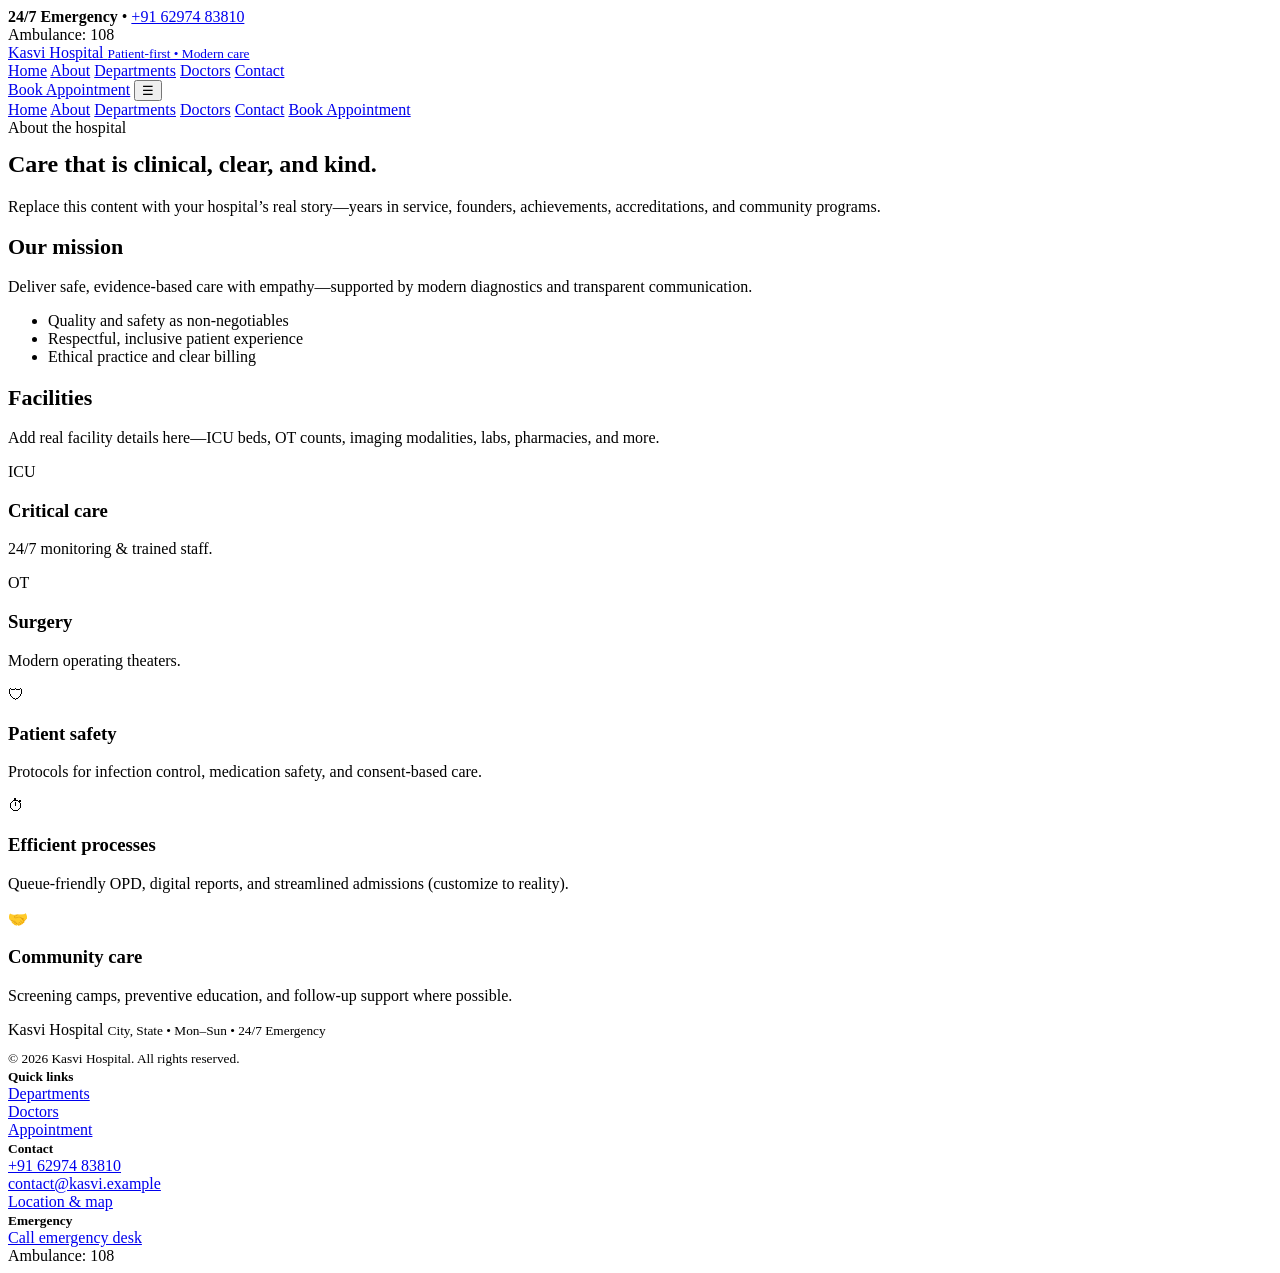
==== about.html @ 961e27ac "Add files via upload" ====
<!doctype html>
<html lang="en">
  <head>
    <meta charset="utf-8" />
    <meta name="viewport" content="width=device-width, initial-scale=1" />
    <title>About | Kasvi Hospital</title>
    <meta name="description" content="About Kasvi Hospital — our mission, values, facilities, and patient safety standards." />
    <link rel="stylesheet" href="assets/css/style.css" />
  </head>
  <body>
    <div class="topbar">
      <div class="container topbar__row">
        <div><strong>24/7 Emergency</strong> <span class="muted">•</span> <a href="tel:+916297483810">+91 62974 83810</a></div>
        <div class="emergency">Ambulance: 108</div>
      </div>
    </div>

    <header class="nav">
      <div class="container nav__row">
        <a class="brand" href="index.html" aria-label="Kasvi Hospital">
          <span class="brand__logo" aria-hidden="true"></span>
          <span class="brand__text">
            Kasvi Hospital
            <small>Patient-first • Modern care</small>
          </span>
        </a>

        <nav class="nav__links" aria-label="Primary">
          <a data-nav href="index.html">Home</a>
          <a data-nav href="about.html">About</a>
          <a data-nav href="departments.html">Departments</a>
          <a data-nav href="doctors.html">Doctors</a>
          <a data-nav href="contact.html">Contact</a>
        </nav>

        <div class="nav__actions">
          <a class="btn hide-sm" href="contact.html#appointment">Book Appointment</a>
          <button class="nav__toggle" data-nav-toggle aria-expanded="false" aria-controls="mobileMenu" title="Menu">☰</button>
        </div>
      </div>

      <div class="container nav__mobile" id="mobileMenu" data-nav-mobile>
        <div class="stack">
          <a data-nav href="index.html">Home</a>
          <a data-nav href="about.html">About</a>
          <a data-nav href="departments.html">Departments</a>
          <a data-nav href="doctors.html">Doctors</a>
          <a data-nav href="contact.html">Contact</a>
          <a class="btn primary" href="contact.html#appointment">Book Appointment</a>
        </div>
      </div>
    </header>

    <main>
      <section class="section">
        <div class="container">
          <span class="chip">About the hospital</span>
          <h1 class="title" style="margin-top:14px;">Care that is clinical, clear, and kind.</h1>
          <p class="subtitle">
            Replace this content with your hospital’s real story—years in service, founders, achievements,
            accreditations, and community programs.
          </p>

          <div class="grid-2">
            <article class="card">
              <h2 class="title" style="font-size:22px;">Our mission</h2>
              <p class="muted">
                Deliver safe, evidence-based care with empathy—supported by modern diagnostics and transparent communication.
              </p>
              <ul class="panel__list" style="margin-top:12px;">
                <li><span class="dot"></span><span>Quality and safety as non‑negotiables</span></li>
                <li><span class="dot green"></span><span>Respectful, inclusive patient experience</span></li>
                <li><span class="dot"></span><span>Ethical practice and clear billing</span></li>
              </ul>
            </article>

            <article class="card">
              <h2 class="title" style="font-size:22px;">Facilities</h2>
              <p class="muted">
                Add real facility details here—ICU beds, OT counts, imaging modalities, labs, pharmacies, and more.
              </p>
              <div class="cards" style="grid-template-columns: repeat(2, 1fr); margin-top:12px;">
                <div class="card" style="box-shadow:none;">
                  <div class="icon">ICU</div>
                  <h3>Critical care</h3>
                  <p>24/7 monitoring &amp; trained staff.</p>
                </div>
                <div class="card" style="box-shadow:none;">
                  <div class="icon">OT</div>
                  <h3>Surgery</h3>
                  <p>Modern operating theaters.</p>
                </div>
              </div>
            </article>
          </div>
        </div>
      </section>

      <section class="section compact">
        <div class="container">
          <div class="cards">
            <article class="card">
              <div class="icon">🛡</div>
              <h3>Patient safety</h3>
              <p>Protocols for infection control, medication safety, and consent-based care.</p>
            </article>
            <article class="card">
              <div class="icon">⏱</div>
              <h3>Efficient processes</h3>
              <p>Queue-friendly OPD, digital reports, and streamlined admissions (customize to reality).</p>
            </article>
            <article class="card">
              <div class="icon">🤝</div>
              <h3>Community care</h3>
              <p>Screening camps, preventive education, and follow-up support where possible.</p>
            </article>
          </div>
        </div>
      </section>
    </main>

    <footer class="footer">
      <div class="container footer__row">
        <div>
          <div class="brand" style="margin-bottom:10px;">
            <span class="brand__logo" aria-hidden="true"></span>
            <span class="brand__text">
              Kasvi Hospital
              <small>City, State • Mon–Sun • 24/7 Emergency</small>
            </span>
          </div>
          <small>© <span id="year"></span> Kasvi Hospital. All rights reserved.</small>
        </div>
        <div class="cols">
          <div>
            <small><strong>Quick links</strong></small><br />
            <a href="departments.html">Departments</a><br />
            <a href="doctors.html">Doctors</a><br />
            <a href="contact.html#appointment">Appointment</a>
          </div>
          <div>
            <small><strong>Contact</strong></small><br />
            <a href="tel:+916297483810">+91 62974 83810</a><br />
            <a href="mailto:contact@kasvi.example">contact@kasvi.example</a><br />
            <a href="contact.html">Location &amp; map</a>
          </div>
          <div>
            <small><strong>Emergency</strong></small><br />
            <a href="tel:+916297483810">Call emergency desk</a><br />
            <span class="muted">Ambulance: 108</span>
          </div>
        </div>
      </div>
    </footer>

    <script src="assets/js/main.js"></script>
    <script>document.getElementById('year').textContent = new Date().getFullYear();</script>
  </body>
</html>
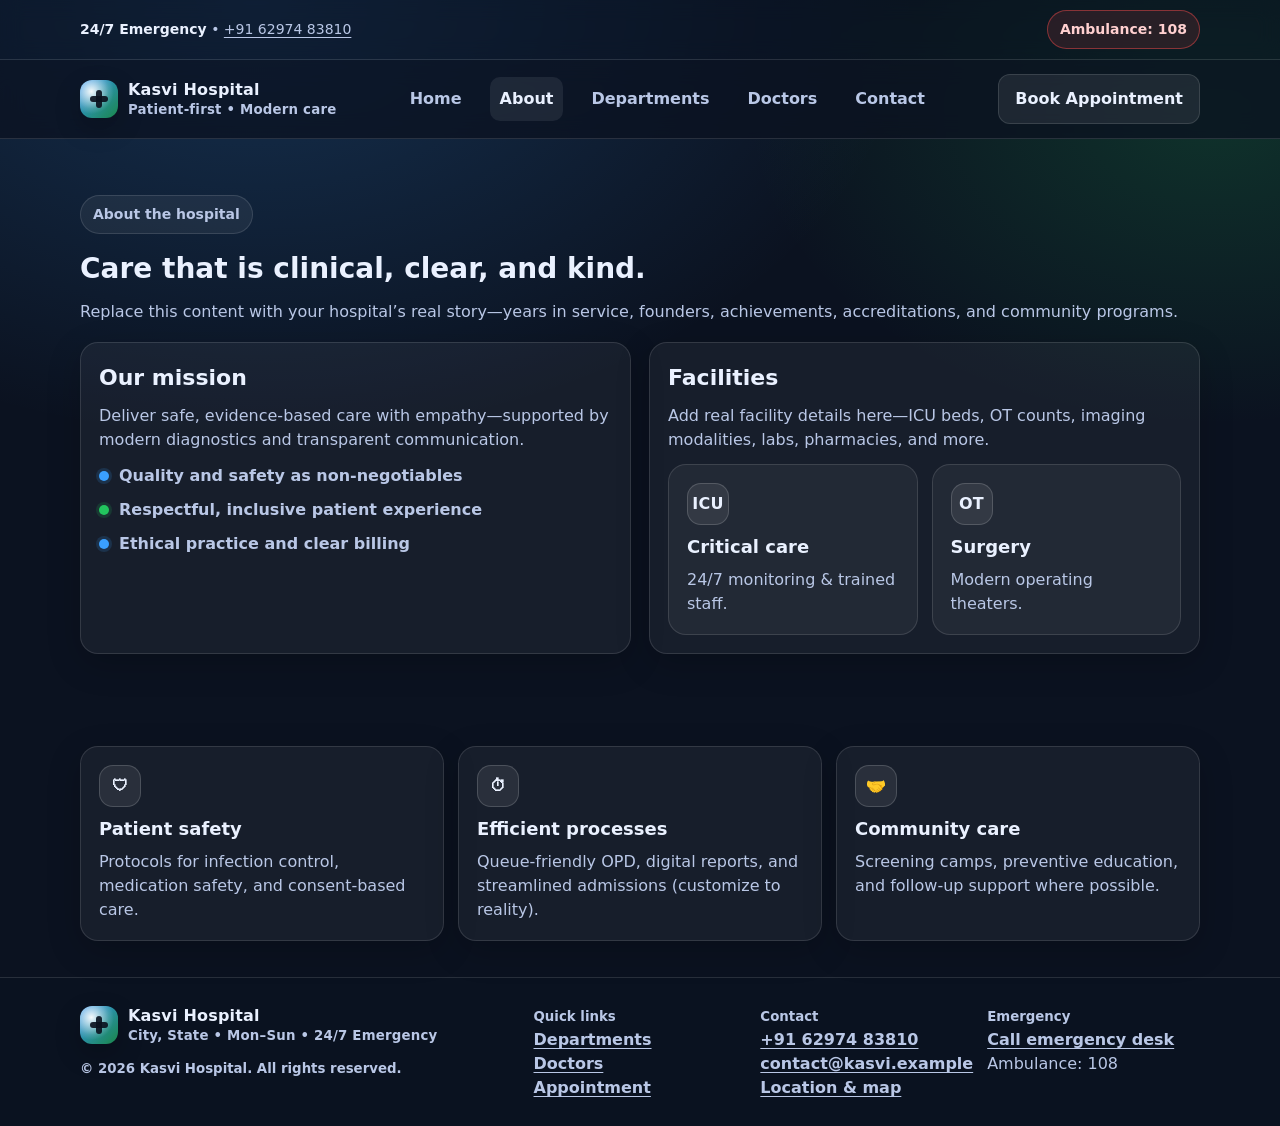
==== commit 6857dc95: "Update about.html" ====
--- a/about.html
+++ b/about.html
@@ -3,8 +3,8 @@
   <head>
     <meta charset="utf-8" />
     <meta name="viewport" content="width=device-width, initial-scale=1" />
-    <title>About | Kasvi Hospital</title>
-    <meta name="description" content="About Kasvi Hospital — our mission, values, facilities, and patient safety standards." />
+    <title>About | Star Hospital</title>
+    <meta name="description" content="About Star Hospital — our mission, values, facilities, and patient safety standards." />
     <link rel="stylesheet" href="assets/css/style.css" />
   </head>
   <body>
--- a/assets/css/style.css
+++ b/assets/css/style.css
@@ -0,0 +1,309 @@
+/* Hospital Website - Shared Styles */
+:root{
+  --bg: #0b1220;
+  --card: #0f1b33;
+  --text: #eaf1ff;
+  --muted: #b9c7e6;
+  --brand: #3aa0ff;
+  --brand-2: #22c55e;
+  --danger: #ff4d4d;
+  --border: rgba(255,255,255,.12);
+  --shadow: 0 14px 40px rgba(0,0,0,.35);
+}
+
+*{ box-sizing: border-box; }
+html{ scroll-behavior:smooth; }
+body{
+  margin:0;
+  font-family: ui-sans-serif, system-ui, -apple-system, Segoe UI, Roboto, Arial, "Noto Sans", "Helvetica Neue";
+  background: radial-gradient(1200px 800px at 20% 0%, rgba(58,160,255,.22), transparent 55%),
+              radial-gradient(900px 600px at 95% 10%, rgba(34,197,94,.18), transparent 52%),
+              var(--bg);
+  color: var(--text);
+  line-height: 1.5;
+}
+a{ color: inherit; text-decoration: none; }
+img{ max-width: 100%; display:block; }
+
+.container{ width: min(1120px, calc(100% - 32px)); margin: 0 auto; }
+.section{ padding: 56px 0; }
+.section.compact{ padding: 36px 0; }
+
+.chip{
+  display:inline-flex;
+  align-items:center;
+  gap:8px;
+  padding: 8px 12px;
+  border:1px solid var(--border);
+  background: rgba(255,255,255,.06);
+  border-radius: 999px;
+  color: var(--muted);
+  font-weight: 600;
+  font-size: 14px;
+}
+.btn{
+  display:inline-flex;
+  align-items:center;
+  justify-content:center;
+  gap:10px;
+  padding: 12px 16px;
+  border-radius: 12px;
+  border: 1px solid var(--border);
+  background: rgba(255,255,255,.08);
+  color: var(--text);
+  font-weight: 700;
+  cursor:pointer;
+  transition: transform .12s ease, background .12s ease, border-color .12s ease;
+}
+.btn:hover{ transform: translateY(-1px); border-color: rgba(255,255,255,.22); background: rgba(255,255,255,.12); }
+.btn.primary{ background: linear-gradient(135deg, rgba(58,160,255,.95), rgba(58,160,255,.55)); border-color: rgba(58,160,255,.55); }
+.btn.success{ background: linear-gradient(135deg, rgba(34,197,94,.95), rgba(34,197,94,.55)); border-color: rgba(34,197,94,.55); }
+.btn.danger{ background: linear-gradient(135deg, rgba(255,77,77,.95), rgba(255,77,77,.55)); border-color: rgba(255,77,77,.55); }
+
+.topbar{
+  border-bottom: 1px solid var(--border);
+  background: rgba(10,18,32,.55);
+  backdrop-filter: blur(10px);
+}
+.topbar__row{
+  display:flex;
+  align-items:center;
+  justify-content:space-between;
+  padding: 10px 0;
+  gap: 12px;
+  font-size: 14px;
+  color: var(--muted);
+}
+.topbar__row strong{ color: var(--text); }
+.topbar__row a{ text-decoration: underline; text-underline-offset: 3px; }
+.emergency{
+  display:inline-flex;
+  align-items:center;
+  gap:10px;
+  padding: 8px 12px;
+  border:1px solid rgba(255,77,77,.45);
+  background: rgba(255,77,77,.12);
+  border-radius: 999px;
+  color: #ffd0d0;
+  font-weight: 800;
+  white-space: nowrap;
+}
+
+.nav{
+  position: sticky;
+  top: 0;
+  z-index: 40;
+  background: rgba(11,18,32,.75);
+  backdrop-filter: blur(12px);
+  border-bottom: 1px solid var(--border);
+}
+.nav__row{
+  display:flex;
+  align-items:center;
+  justify-content:space-between;
+  padding: 14px 0;
+  gap: 12px;
+}
+.brand{
+  display:flex;
+  align-items:center;
+  gap:10px;
+  font-weight: 900;
+  letter-spacing: .2px;
+}
+.brand__logo{
+  width: 38px;
+  height: 38px;
+  border-radius: 12px;
+  background:
+    radial-gradient(circle at 30% 30%, rgba(255,255,255,.95), rgba(255,255,255,.15) 46%, transparent 60%),
+    linear-gradient(135deg, rgba(58,160,255,.95), rgba(34,197,94,.65));
+  box-shadow: 0 10px 26px rgba(0,0,0,.22);
+  position: relative;
+  flex: 0 0 auto;
+}
+.brand__logo:before,
+.brand__logo:after{
+  content:"";
+  position:absolute;
+  inset: 0;
+  margin:auto;
+  background: rgba(11,18,32,.92);
+  border-radius: 4px;
+}
+.brand__logo:before{ width: 18px; height: 6px; }
+.brand__logo:after{ width: 6px; height: 18px; }
+.brand__text small{ display:block; color: var(--muted); font-weight:700; margin-top:-2px; }
+
+.nav__links{
+  display:flex;
+  align-items:center;
+  gap: 18px;
+  color: var(--muted);
+  font-weight: 700;
+}
+.nav__links a{ padding: 10px 10px; border-radius: 10px; }
+.nav__links a.active, .nav__links a:hover{
+  color: var(--text);
+  background: rgba(255,255,255,.08);
+}
+.nav__actions{ display:flex; align-items:center; gap: 10px; }
+.nav__toggle{
+  display:none;
+  width: 42px;
+  height: 40px;
+  border-radius: 12px;
+  border: 1px solid var(--border);
+  background: rgba(255,255,255,.06);
+  color: var(--text);
+}
+.nav__mobile{
+  display:none;
+  padding: 0 0 14px 0;
+}
+.nav__mobile a{
+  display:block;
+  padding: 12px 10px;
+  border-radius: 12px;
+  color: var(--muted);
+  font-weight: 800;
+}
+.nav__mobile a:hover, .nav__mobile a.active{
+  color: var(--text);
+  background: rgba(255,255,255,.08);
+}
+.nav__mobile .stack{ display:flex; flex-direction:column; gap: 6px; }
+
+.hero{
+  padding: 64px 0 44px;
+}
+.hero__grid{
+  display:grid;
+  grid-template-columns: 1.15fr .85fr;
+  gap: 28px;
+  align-items: start;
+}
+.hero h1{ font-size: clamp(32px, 4vw, 50px); line-height: 1.08; margin: 12px 0 10px; }
+.hero p{ color: var(--muted); font-size: 18px; margin: 0 0 18px; }
+.hero__cta{ display:flex; flex-wrap: wrap; gap: 12px; margin-top: 18px; }
+.hero__panel{
+  padding: 18px;
+  border: 1px solid var(--border);
+  background: rgba(255,255,255,.05);
+  border-radius: 18px;
+  box-shadow: var(--shadow);
+}
+.kpis{
+  display:grid;
+  grid-template-columns: repeat(2, 1fr);
+  gap: 12px;
+}
+.kpi{
+  padding: 14px;
+  border-radius: 16px;
+  border: 1px solid var(--border);
+  background: rgba(255,255,255,.06);
+}
+.kpi strong{ font-size: 22px; display:block; }
+.kpi span{ color: var(--muted); font-weight: 700; font-size: 14px; }
+.panel__title{ font-weight: 900; margin: 2px 0 10px; }
+.panel__list{ margin:0; padding:0; list-style:none; display:grid; gap: 10px; color: var(--muted); font-weight: 700;}
+.panel__list li{ display:flex; gap: 10px; }
+.dot{ width:10px; height:10px; margin-top: 7px; border-radius: 999px; background: var(--brand); box-shadow: 0 0 0 3px rgba(58,160,255,.15);}
+.dot.green{ background: var(--brand-2); box-shadow: 0 0 0 3px rgba(34,197,94,.15); }
+
+.cards{
+  display:grid;
+  grid-template-columns: repeat(3, 1fr);
+  gap: 14px;
+}
+.card{
+  padding: 18px;
+  border-radius: 18px;
+  border: 1px solid var(--border);
+  background: rgba(255,255,255,.05);
+  box-shadow: 0 10px 34px rgba(0,0,0,.2);
+}
+.card h3{ margin: 8px 0 8px; font-size: 18px; }
+.card p{ margin: 0; color: var(--muted); }
+.icon{
+  width: 42px;
+  height: 42px;
+  border-radius: 14px;
+  border: 1px solid rgba(255,255,255,.16);
+  background: rgba(255,255,255,.08);
+  display:grid;
+  place-items:center;
+  font-weight: 900;
+  letter-spacing: .3px;
+}
+
+.grid-2{ display:grid; grid-template-columns: 1fr 1fr; gap: 18px; }
+.muted{ color: var(--muted); }
+.title{ font-size: 28px; margin: 0 0 10px; }
+.subtitle{ color: var(--muted); margin: 0 0 18px; }
+
+form{
+  display:grid;
+  gap: 12px;
+}
+label{ font-weight: 800; font-size: 14px; color: var(--muted); }
+input, select, textarea{
+  width:100%;
+  padding: 12px 12px;
+  border-radius: 14px;
+  border: 1px solid var(--border);
+  background: rgba(255,255,255,.06);
+  color: var(--text);
+  outline: none;
+}
+input:focus, select:focus, textarea:focus{
+  border-color: rgba(58,160,255,.55);
+  box-shadow: 0 0 0 4px rgba(58,160,255,.14);
+}
+textarea{ min-height: 120px; resize: vertical; }
+.form-row{ display:grid; grid-template-columns: 1fr 1fr; gap: 12px; }
+.help{ font-size: 13px; color: var(--muted); margin-top: -6px; }
+.toast{
+  display:none;
+  margin-top: 10px;
+  padding: 12px 14px;
+  border-radius: 14px;
+  border: 1px solid rgba(34,197,94,.35);
+  background: rgba(34,197,94,.14);
+  color: #c8ffd8;
+  font-weight: 800;
+}
+.toast.show{ display:block; }
+
+.footer{
+  padding: 26px 0;
+  border-top: 1px solid var(--border);
+  background: rgba(10,18,32,.45);
+}
+.footer__row{
+  display:flex;
+  align-items:flex-start;
+  justify-content:space-between;
+  gap: 18px;
+}
+.footer small{ color: var(--muted); font-weight: 700; }
+.footer .cols{ display:grid; grid-template-columns: repeat(3, minmax(0, 1fr)); gap: 14px; }
+.footer a{ color: var(--muted); font-weight: 800; text-decoration: underline; text-underline-offset: 3px; }
+
+@media (max-width: 920px){
+  .hero__grid{ grid-template-columns: 1fr; }
+  .cards{ grid-template-columns: repeat(2, 1fr); }
+}
+@media (max-width: 720px){
+  .topbar__row{ flex-wrap: wrap; }
+  .nav__toggle{ display:inline-flex; align-items:center; justify-content:center; }
+  .nav__links, .nav__actions .hide-sm{ display:none; }
+  .nav__mobile.open{ display:block; }
+  .cards{ grid-template-columns: 1fr; }
+  .grid-2{ grid-template-columns: 1fr; }
+  .form-row{ grid-template-columns: 1fr; }
+  .footer__row{ flex-direction: column; }
+  .footer .cols{ grid-template-columns: 1fr; }
+}
+
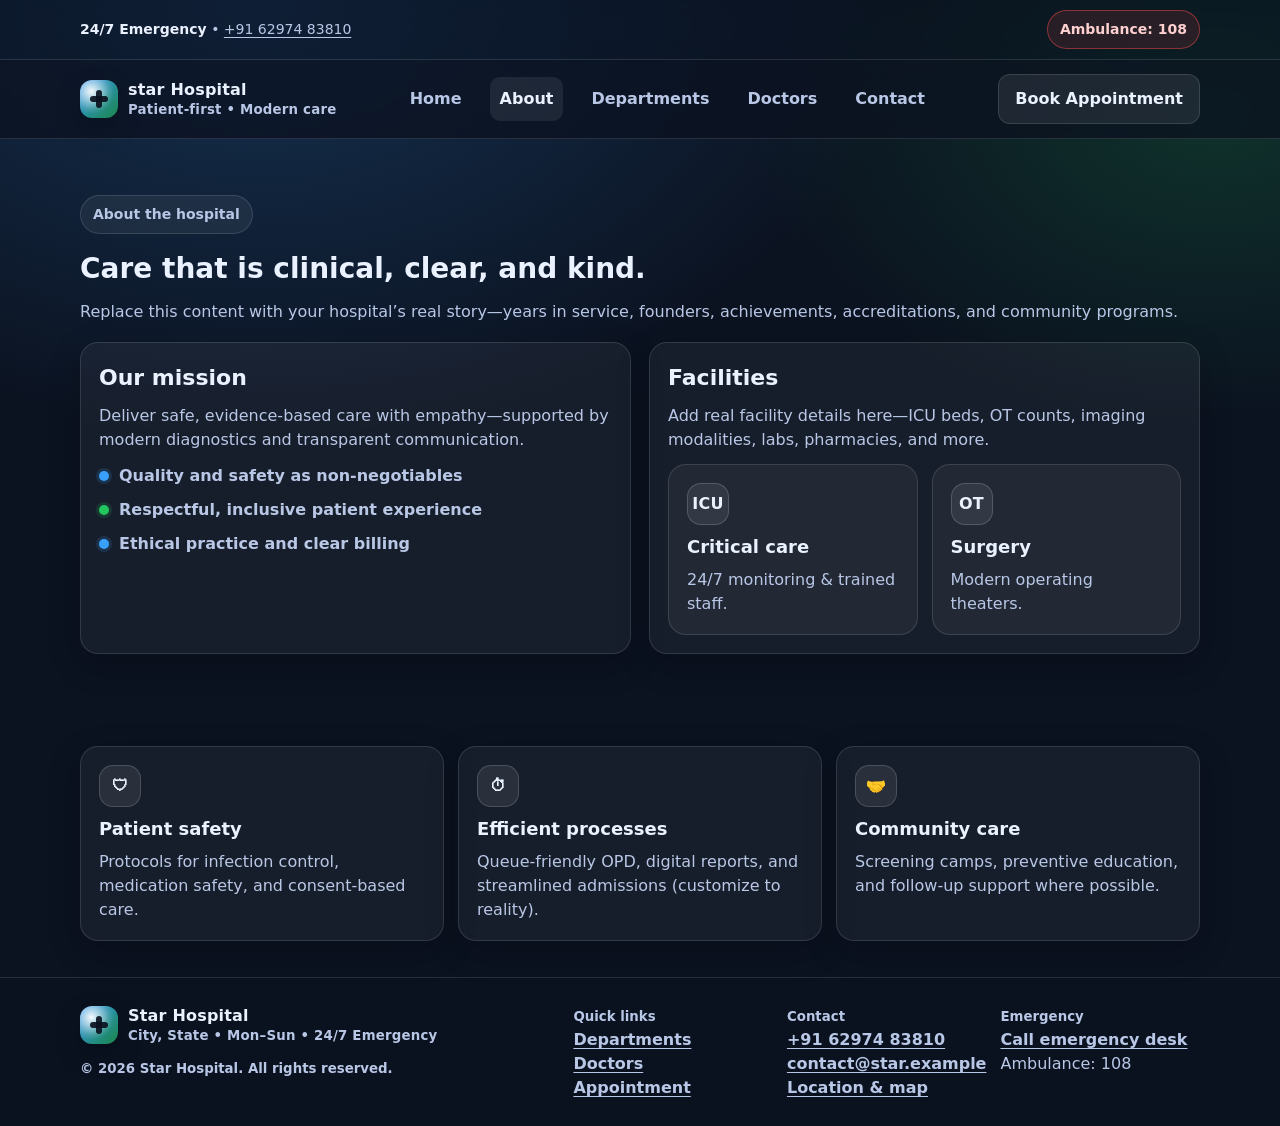
==== commit b4dad457: "Update about.html" ====
--- a/about.html
+++ b/about.html
@@ -20,7 +20,7 @@
         <a class="brand" href="index.html" aria-label="Kasvi Hospital">
           <span class="brand__logo" aria-hidden="true"></span>
           <span class="brand__text">
-            Kasvi Hospital
+            star Hospital
             <small>Patient-first • Modern care</small>
           </span>
         </a>
@@ -125,11 +125,11 @@
           <div class="brand" style="margin-bottom:10px;">
             <span class="brand__logo" aria-hidden="true"></span>
             <span class="brand__text">
-              Kasvi Hospital
+              Star Hospital
               <small>City, State • Mon–Sun • 24/7 Emergency</small>
             </span>
           </div>
-          <small>© <span id="year"></span> Kasvi Hospital. All rights reserved.</small>
+          <small>© <span id="year"></span> Star Hospital. All rights reserved.</small>
         </div>
         <div class="cols">
           <div>
@@ -141,7 +141,7 @@
           <div>
             <small><strong>Contact</strong></small><br />
             <a href="tel:+916297483810">+91 62974 83810</a><br />
-            <a href="mailto:contact@kasvi.example">contact@kasvi.example</a><br />
+            <a href="mailto:contact@kasvi.example">contact@star.example</a><br />
             <a href="contact.html">Location &amp; map</a>
           </div>
           <div>
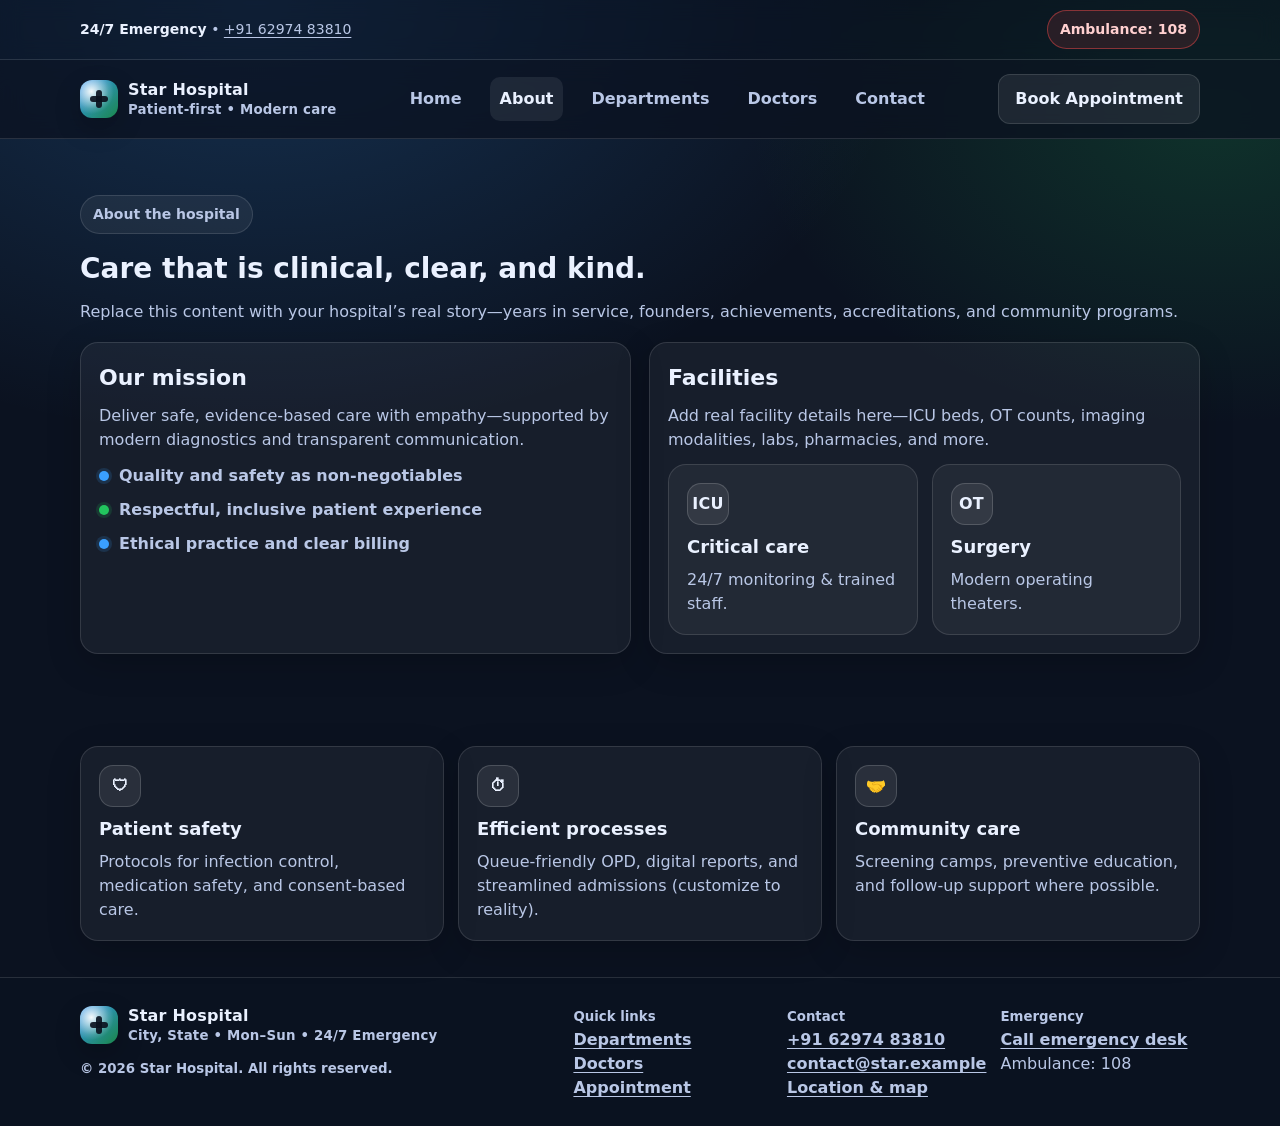
==== commit e48ca6d7: "Update about.html" ====
--- a/about.html
+++ b/about.html
@@ -17,10 +17,10 @@
 
     <header class="nav">
       <div class="container nav__row">
-        <a class="brand" href="index.html" aria-label="Kasvi Hospital">
+        <a class="brand" href="index.html" aria-label="Star Hospital">
           <span class="brand__logo" aria-hidden="true"></span>
           <span class="brand__text">
-            star Hospital
+            Star Hospital
             <small>Patient-first • Modern care</small>
           </span>
         </a>
